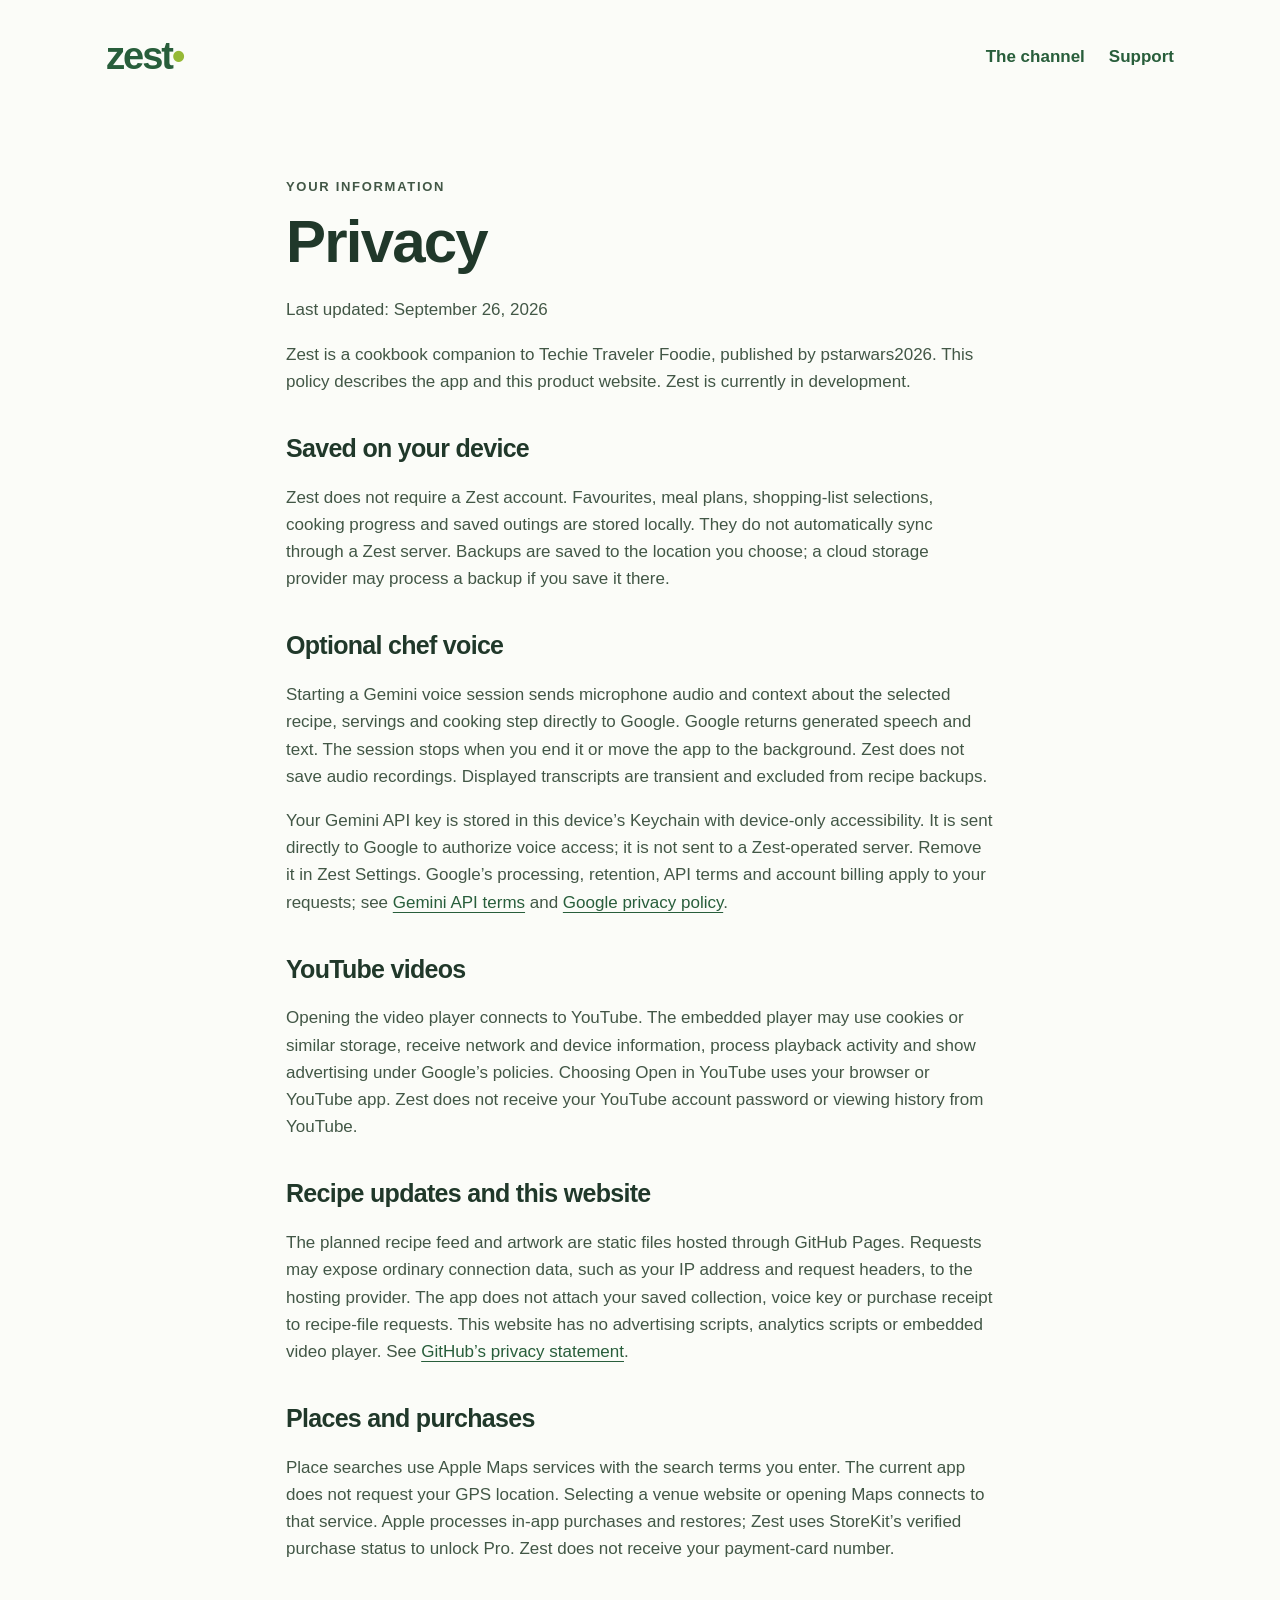
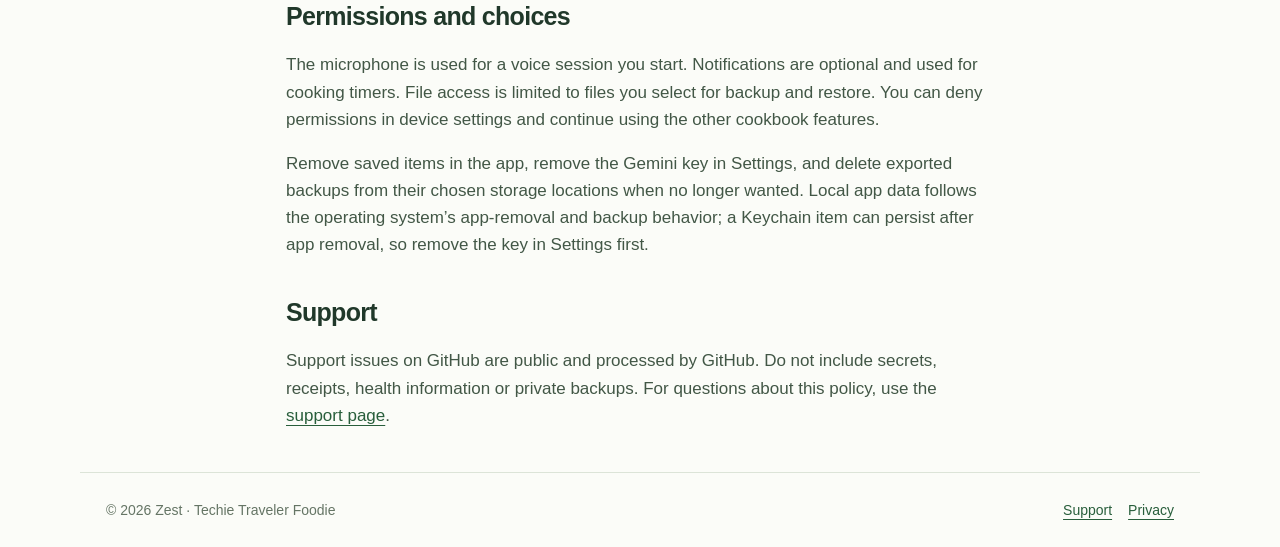
==== privacy.html @ 75f0f8dc "Add Zest product, support and privacy pages" ====
<!doctype html>
<html lang="en"><head><meta charset="utf-8"><meta name="viewport" content="width=device-width,initial-scale=1"><meta name="description" content="How Zest handles saved recipes, purchases, videos and optional chef voice."><meta name="theme-color" content="#285e3b"><title>Zest privacy</title><link rel="stylesheet" href="style.css"></head>
<body><header><a class="brand" href="index.html" aria-label="Zest home">zest<span>•</span></a><nav aria-label="Main"><a href="https://www.youtube.com/channel/UCHXC5Jnjc4qa3zfN6Z_lDog">The channel</a><a href="support.html">Support</a></nav></header><main class="article">
<div class="intro"><p class="eyebrow">Your information</p><h1>Privacy</h1><p>Last updated: September 26, 2026</p><p>Zest is a cookbook companion to Techie Traveler Foodie, published by pstarwars2026. This policy describes the app and this product website. Zest is currently in development.</p></div>
<h2>Saved on your device</h2><p>Zest does not require a Zest account. Favourites, meal plans, shopping-list selections, cooking progress and saved outings are stored locally. They do not automatically sync through a Zest server. Backups are saved to the location you choose; a cloud storage provider may process a backup if you save it there.</p>
<h2>Optional chef voice</h2><p>Starting a Gemini voice session sends microphone audio and context about the selected recipe, servings and cooking step directly to Google. Google returns generated speech and text. The session stops when you end it or move the app to the background. Zest does not save audio recordings. Displayed transcripts are transient and excluded from recipe backups.</p><p>Your Gemini API key is stored in this device’s Keychain with device-only accessibility. It is sent directly to Google to authorize voice access; it is not sent to a Zest-operated server. Remove it in Zest Settings. Google’s processing, retention, API terms and account billing apply to your requests; see <a href="https://ai.google.dev/gemini-api/terms">Gemini API terms</a> and <a href="https://policies.google.com/privacy">Google privacy policy</a>.</p>
<h2>YouTube videos</h2><p>Opening the video player connects to YouTube. The embedded player may use cookies or similar storage, receive network and device information, process playback activity and show advertising under Google’s policies. Choosing Open in YouTube uses your browser or YouTube app. Zest does not receive your YouTube account password or viewing history from YouTube.</p>
<h2>Recipe updates and this website</h2><p>The planned recipe feed and artwork are static files hosted through GitHub Pages. Requests may expose ordinary connection data, such as your IP address and request headers, to the hosting provider. The app does not attach your saved collection, voice key or purchase receipt to recipe-file requests. This website has no advertising scripts, analytics scripts or embedded video player. See <a href="https://docs.github.com/en/site-policy/privacy-policies/github-general-privacy-statement">GitHub’s privacy statement</a>.</p>
<h2>Places and purchases</h2><p>Place searches use Apple Maps services with the search terms you enter. The current app does not request your GPS location. Selecting a venue website or opening Maps connects to that service. Apple processes in-app purchases and restores; Zest uses StoreKit’s verified purchase status to unlock Pro. Zest does not receive your payment-card number.</p>
<h2>Permissions and choices</h2><p>The microphone is used for a voice session you start. Notifications are optional and used for cooking timers. File access is limited to files you select for backup and restore. You can deny permissions in device settings and continue using the other cookbook features.</p><p>Remove saved items in the app, remove the Gemini key in Settings, and delete exported backups from their chosen storage locations when no longer wanted. Local app data follows the operating system’s app-removal and backup behavior; a Keychain item can persist after app removal, so remove the key in Settings first.</p>
<h2>Support</h2><p>Support issues on GitHub are public and processed by GitHub. Do not include secrets, receipts, health information or private backups. For questions about this policy, use the <a href="support.html">support page</a>.</p>
</main><footer><p>© 2026 Zest · Techie Traveler Foodie</p><div><a href="support.html">Support</a><a href="privacy.html">Privacy</a></div></footer></body></html>
---- style.css ----
*{box-sizing:border-box}html{scroll-behavior:smooth}body{margin:0;color:#20382a;background:#fbfcf8;font:17px/1.6 -apple-system,BlinkMacSystemFont,"Segoe UI",sans-serif}a{color:#285e3b;text-underline-offset:4px}a:hover{color:#142f1d}a:focus-visible,summary:focus-visible{outline:3px solid #b6d759;outline-offset:5px}header,main,footer{max-width:1120px;margin:auto;padding:26px}header{display:flex;align-items:center;justify-content:space-between;gap:24px}nav{display:flex;gap:24px;flex-wrap:wrap}nav a{text-decoration:none;font-weight:600}.brand{font-size:38px;font-weight:850;letter-spacing:-2px;text-decoration:none}.brand span{color:#96b936}h1,h2,h3,p{margin-top:0}h1{font-size:clamp(48px,6vw,84px);line-height:1.03;letter-spacing:-3px;margin-bottom:24px}h2{font-size:32px;line-height:1.2;letter-spacing:-.7px}h3{font-size:20px;line-height:1.3}.hero{display:grid;grid-template-columns:1fr 1fr;gap:54px;align-items:center;padding:46px 0 62px}.hero img{width:100%;aspect-ratio:4/5;object-fit:cover;border-radius:36px}.eyebrow{font-size:13px;text-transform:uppercase;letter-spacing:1.7px;font-weight:700;color:#58724c}.pill{display:inline-block;padding:6px 13px;border-radius:24px;background:#ecf2dd;font-size:14px;margin-bottom:22px}.lead{font-size:21px;max-width:36ch}.button{display:inline-block;background:#285e3b;color:white;border-radius:14px;padding:13px 23px;font-weight:650;text-decoration:none}.button:hover{background:#183c25;color:white}.muted{color:#657565}.cards{display:grid;grid-template-columns:repeat(3,1fr);gap:20px;margin:18px 0 60px}.card{background:white;border:1px solid #e6ebdf;border-radius:24px;padding:26px}.card p{margin:0}.split{display:grid;grid-template-columns:1fr 1fr;gap:28px;padding:12px 0 50px}.split img{width:100%;max-height:330px;object-fit:cover;border-radius:24px}.article{max-width:760px}.article h1{font-size:clamp(40px,6vw,60px);letter-spacing:-1.8px}.article h2{font-size:25px;margin-top:38px}.article p,.article li{color:#425746}.article ul{padding-left:24px}.intro{margin:38px 0}.faq{border-bottom:1px solid #dce4d8;padding:22px 0}.faq summary{font-size:20px;font-weight:650;cursor:pointer}.faq p{margin:14px 0 0}.notice{background:#eef3e6;padding:20px 24px;border-radius:18px}footer{border-top:1px solid #dce4d8;font-size:14px;color:#657565;display:flex;justify-content:space-between;flex-wrap:wrap;gap:18px}footer p{margin:0}footer a{margin-left:16px}@media(max-width:720px){header,main,footer{padding:20px}.hero{grid-template-columns:1fr;gap:24px;padding:28px 0 40px}.hero img{max-height:390px;aspect-ratio:1.15}.cards,.split{grid-template-columns:1fr}.cards{gap:12px;margin-bottom:35px}.card{padding:22px}h1{letter-spacing:-1.5px}nav{gap:18px;font-size:15px}.lead{font-size:19px}.brand{font-size:34px}.article h2{margin-top:28px}}
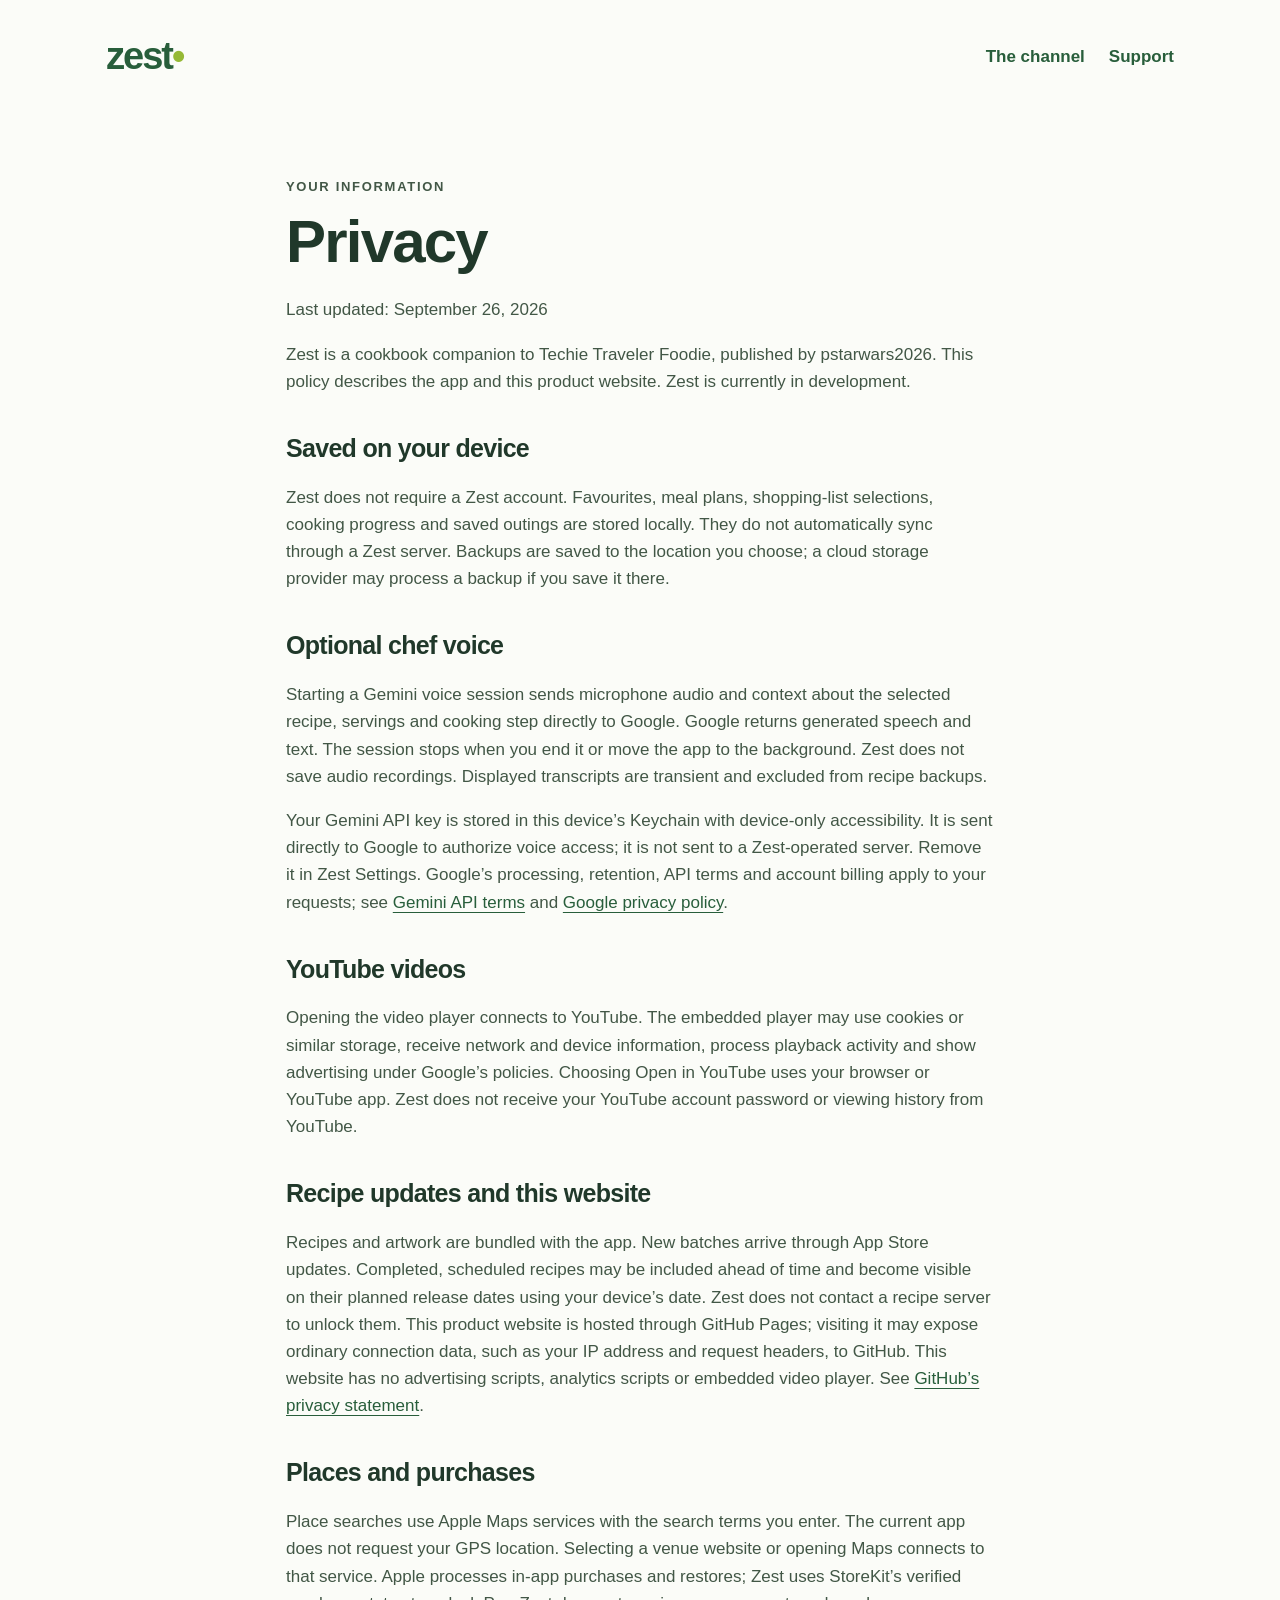
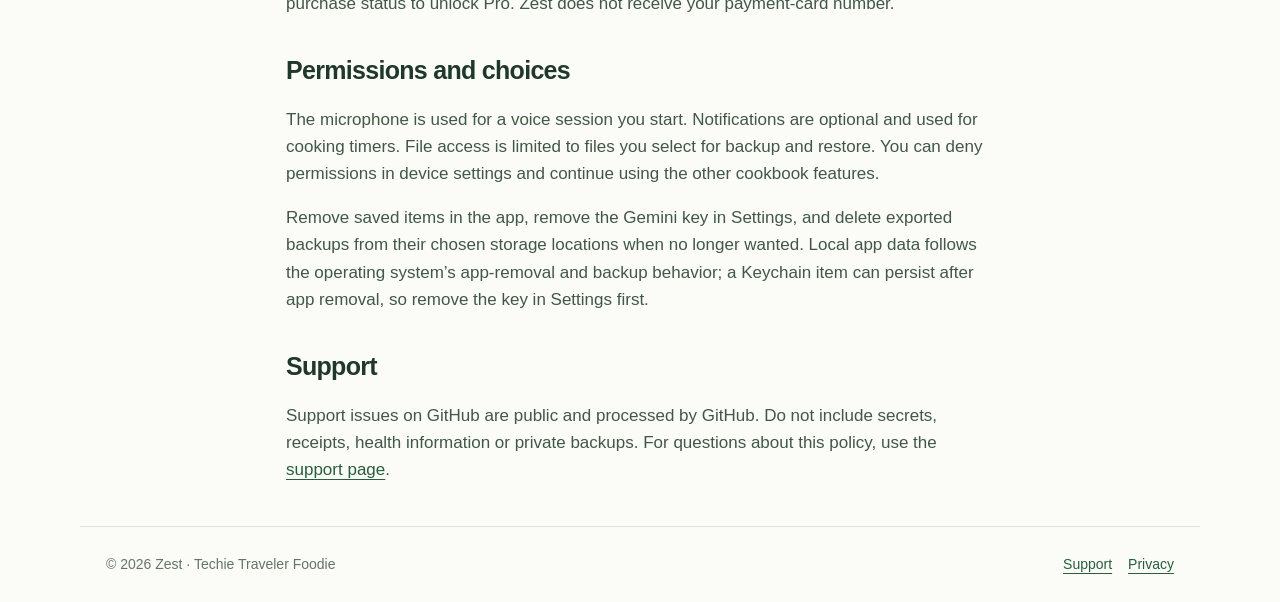
==== commit 54828fbf: "Explain bundled recipes and monthly app updates" ====
--- a/privacy.html
+++ b/privacy.html
@@ -5,7 +5,7 @@
 <h2>Saved on your device</h2><p>Zest does not require a Zest account. Favourites, meal plans, shopping-list selections, cooking progress and saved outings are stored locally. They do not automatically sync through a Zest server. Backups are saved to the location you choose; a cloud storage provider may process a backup if you save it there.</p>
 <h2>Optional chef voice</h2><p>Starting a Gemini voice session sends microphone audio and context about the selected recipe, servings and cooking step directly to Google. Google returns generated speech and text. The session stops when you end it or move the app to the background. Zest does not save audio recordings. Displayed transcripts are transient and excluded from recipe backups.</p><p>Your Gemini API key is stored in this device’s Keychain with device-only accessibility. It is sent directly to Google to authorize voice access; it is not sent to a Zest-operated server. Remove it in Zest Settings. Google’s processing, retention, API terms and account billing apply to your requests; see <a href="https://ai.google.dev/gemini-api/terms">Gemini API terms</a> and <a href="https://policies.google.com/privacy">Google privacy policy</a>.</p>
 <h2>YouTube videos</h2><p>Opening the video player connects to YouTube. The embedded player may use cookies or similar storage, receive network and device information, process playback activity and show advertising under Google’s policies. Choosing Open in YouTube uses your browser or YouTube app. Zest does not receive your YouTube account password or viewing history from YouTube.</p>
-<h2>Recipe updates and this website</h2><p>The planned recipe feed and artwork are static files hosted through GitHub Pages. Requests may expose ordinary connection data, such as your IP address and request headers, to the hosting provider. The app does not attach your saved collection, voice key or purchase receipt to recipe-file requests. This website has no advertising scripts, analytics scripts or embedded video player. See <a href="https://docs.github.com/en/site-policy/privacy-policies/github-general-privacy-statement">GitHub’s privacy statement</a>.</p>
+<h2>Recipe updates and this website</h2><p>Recipes and artwork are bundled with the app. New batches arrive through App Store updates. Completed, scheduled recipes may be included ahead of time and become visible on their planned release dates using your device’s date. Zest does not contact a recipe server to unlock them. This product website is hosted through GitHub Pages; visiting it may expose ordinary connection data, such as your IP address and request headers, to GitHub. This website has no advertising scripts, analytics scripts or embedded video player. See <a href="https://docs.github.com/en/site-policy/privacy-policies/github-general-privacy-statement">GitHub’s privacy statement</a>.</p>
 <h2>Places and purchases</h2><p>Place searches use Apple Maps services with the search terms you enter. The current app does not request your GPS location. Selecting a venue website or opening Maps connects to that service. Apple processes in-app purchases and restores; Zest uses StoreKit’s verified purchase status to unlock Pro. Zest does not receive your payment-card number.</p>
 <h2>Permissions and choices</h2><p>The microphone is used for a voice session you start. Notifications are optional and used for cooking timers. File access is limited to files you select for backup and restore. You can deny permissions in device settings and continue using the other cookbook features.</p><p>Remove saved items in the app, remove the Gemini key in Settings, and delete exported backups from their chosen storage locations when no longer wanted. Local app data follows the operating system’s app-removal and backup behavior; a Keychain item can persist after app removal, so remove the key in Settings first.</p>
 <h2>Support</h2><p>Support issues on GitHub are public and processed by GitHub. Do not include secrets, receipts, health information or private backups. For questions about this policy, use the <a href="support.html">support page</a>.</p>
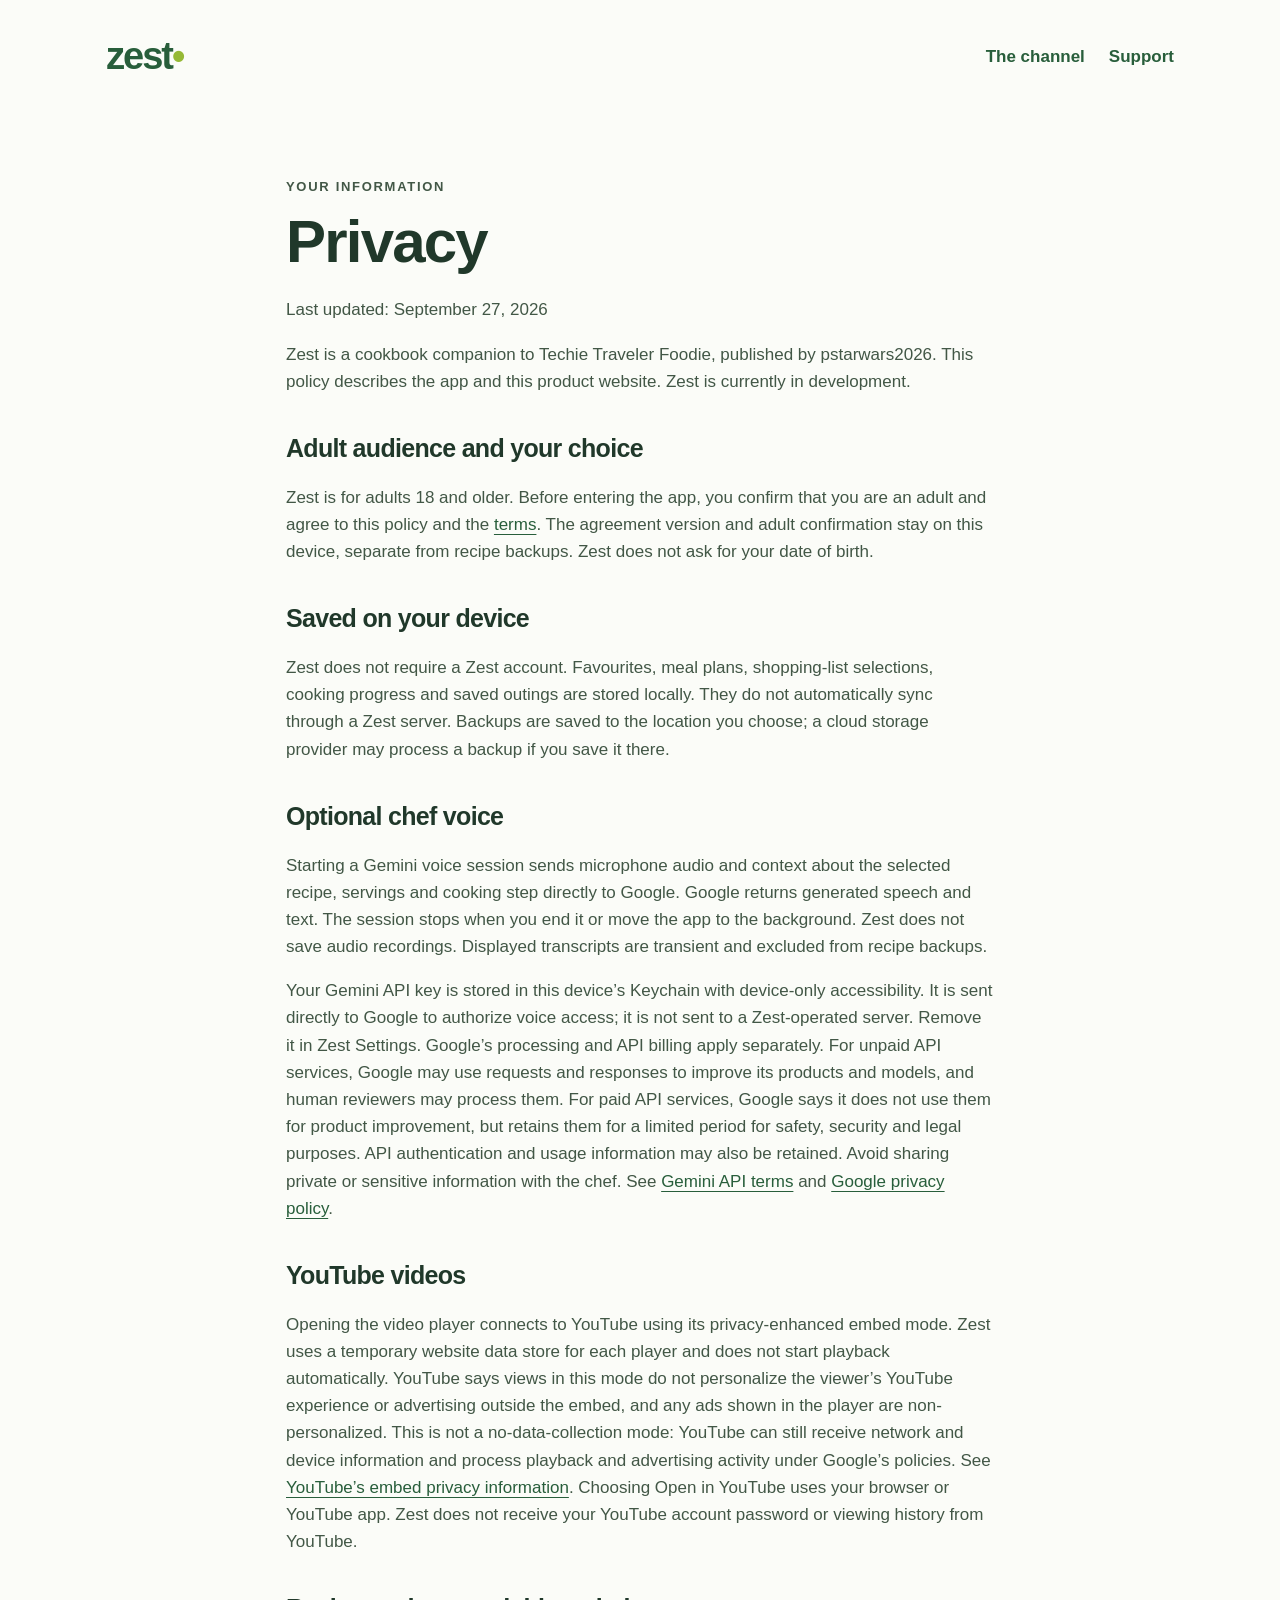
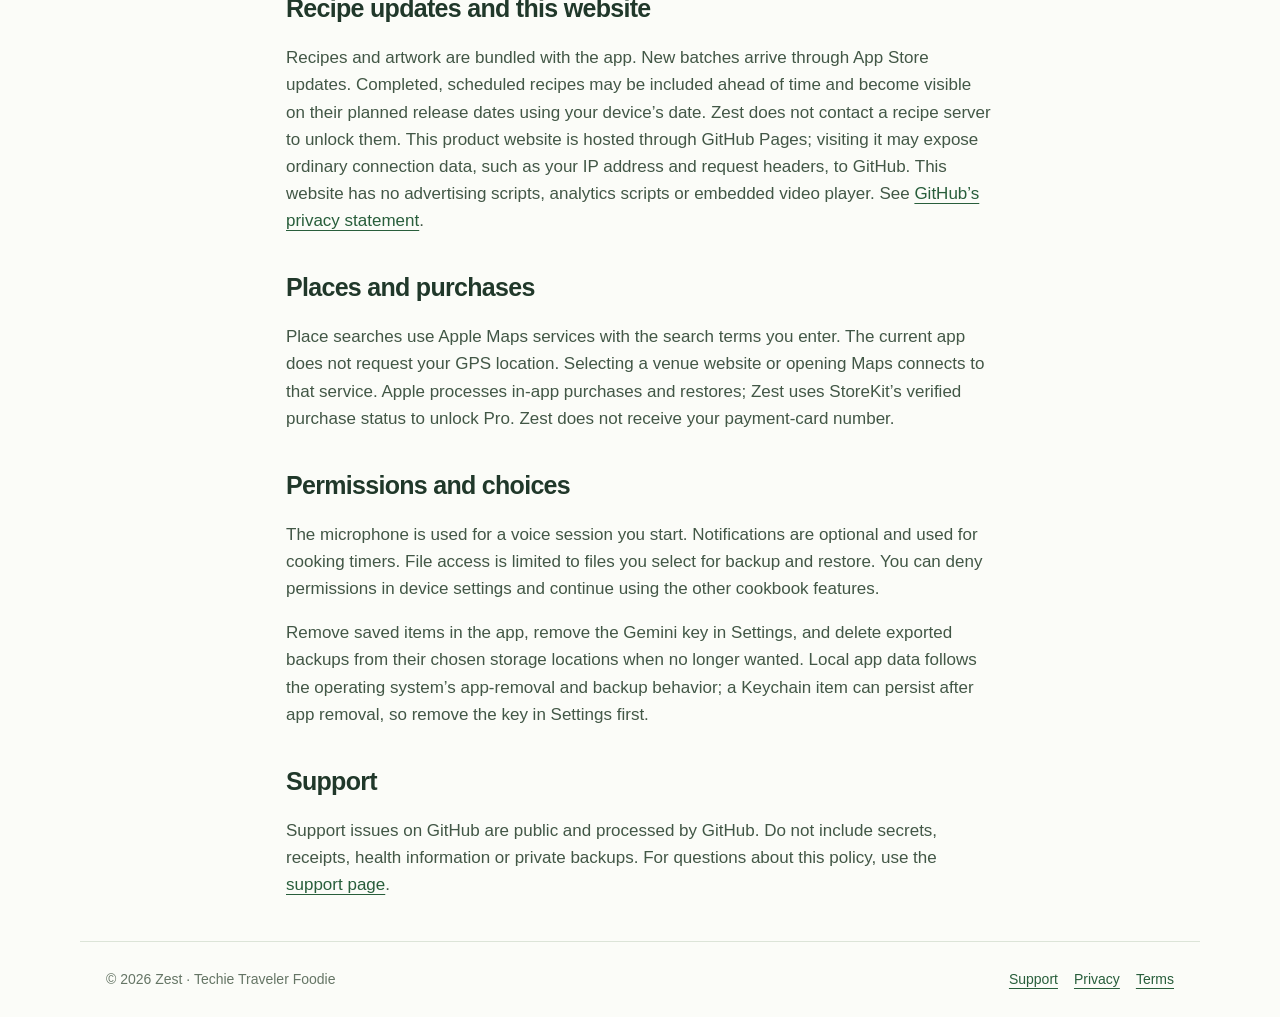
==== commit b13a750e: "Add adult audience and first-use terms for Zest" ====
--- a/privacy.html
+++ b/privacy.html
@@ -1,12 +1,13 @@
 <!doctype html>
 <html lang="en"><head><meta charset="utf-8"><meta name="viewport" content="width=device-width,initial-scale=1"><meta name="description" content="How Zest handles saved recipes, purchases, videos and optional chef voice."><meta name="theme-color" content="#285e3b"><title>Zest privacy</title><link rel="stylesheet" href="style.css"></head>
 <body><header><a class="brand" href="index.html" aria-label="Zest home">zest<span>•</span></a><nav aria-label="Main"><a href="https://www.youtube.com/channel/UCHXC5Jnjc4qa3zfN6Z_lDog">The channel</a><a href="support.html">Support</a></nav></header><main class="article">
-<div class="intro"><p class="eyebrow">Your information</p><h1>Privacy</h1><p>Last updated: September 26, 2026</p><p>Zest is a cookbook companion to Techie Traveler Foodie, published by pstarwars2026. This policy describes the app and this product website. Zest is currently in development.</p></div>
+<div class="intro"><p class="eyebrow">Your information</p><h1>Privacy</h1><p>Last updated: September 27, 2026</p><p>Zest is a cookbook companion to Techie Traveler Foodie, published by pstarwars2026. This policy describes the app and this product website. Zest is currently in development.</p></div>
+<h2>Adult audience and your choice</h2><p>Zest is for adults 18 and older. Before entering the app, you confirm that you are an adult and agree to this policy and the <a href="terms.html">terms</a>. The agreement version and adult confirmation stay on this device, separate from recipe backups. Zest does not ask for your date of birth.</p>
 <h2>Saved on your device</h2><p>Zest does not require a Zest account. Favourites, meal plans, shopping-list selections, cooking progress and saved outings are stored locally. They do not automatically sync through a Zest server. Backups are saved to the location you choose; a cloud storage provider may process a backup if you save it there.</p>
-<h2>Optional chef voice</h2><p>Starting a Gemini voice session sends microphone audio and context about the selected recipe, servings and cooking step directly to Google. Google returns generated speech and text. The session stops when you end it or move the app to the background. Zest does not save audio recordings. Displayed transcripts are transient and excluded from recipe backups.</p><p>Your Gemini API key is stored in this device’s Keychain with device-only accessibility. It is sent directly to Google to authorize voice access; it is not sent to a Zest-operated server. Remove it in Zest Settings. Google’s processing, retention, API terms and account billing apply to your requests; see <a href="https://ai.google.dev/gemini-api/terms">Gemini API terms</a> and <a href="https://policies.google.com/privacy">Google privacy policy</a>.</p>
-<h2>YouTube videos</h2><p>Opening the video player connects to YouTube. The embedded player may use cookies or similar storage, receive network and device information, process playback activity and show advertising under Google’s policies. Choosing Open in YouTube uses your browser or YouTube app. Zest does not receive your YouTube account password or viewing history from YouTube.</p>
+<h2>Optional chef voice</h2><p>Starting a Gemini voice session sends microphone audio and context about the selected recipe, servings and cooking step directly to Google. Google returns generated speech and text. The session stops when you end it or move the app to the background. Zest does not save audio recordings. Displayed transcripts are transient and excluded from recipe backups.</p><p>Your Gemini API key is stored in this device’s Keychain with device-only accessibility. It is sent directly to Google to authorize voice access; it is not sent to a Zest-operated server. Remove it in Zest Settings. Google’s processing and API billing apply separately. For unpaid API services, Google may use requests and responses to improve its products and models, and human reviewers may process them. For paid API services, Google says it does not use them for product improvement, but retains them for a limited period for safety, security and legal purposes. API authentication and usage information may also be retained. Avoid sharing private or sensitive information with the chef. See <a href="https://ai.google.dev/gemini-api/terms">Gemini API terms</a> and <a href="https://policies.google.com/privacy">Google privacy policy</a>.</p>
+<h2>YouTube videos</h2><p>Opening the video player connects to YouTube using its privacy-enhanced embed mode. Zest uses a temporary website data store for each player and does not start playback automatically. YouTube says views in this mode do not personalize the viewer’s YouTube experience or advertising outside the embed, and any ads shown in the player are non-personalized. This is not a no-data-collection mode: YouTube can still receive network and device information and process playback and advertising activity under Google’s policies. See <a href="https://support.google.com/youtube/answer/171780">YouTube’s embed privacy information</a>. Choosing Open in YouTube uses your browser or YouTube app. Zest does not receive your YouTube account password or viewing history from YouTube.</p>
 <h2>Recipe updates and this website</h2><p>Recipes and artwork are bundled with the app. New batches arrive through App Store updates. Completed, scheduled recipes may be included ahead of time and become visible on their planned release dates using your device’s date. Zest does not contact a recipe server to unlock them. This product website is hosted through GitHub Pages; visiting it may expose ordinary connection data, such as your IP address and request headers, to GitHub. This website has no advertising scripts, analytics scripts or embedded video player. See <a href="https://docs.github.com/en/site-policy/privacy-policies/github-general-privacy-statement">GitHub’s privacy statement</a>.</p>
 <h2>Places and purchases</h2><p>Place searches use Apple Maps services with the search terms you enter. The current app does not request your GPS location. Selecting a venue website or opening Maps connects to that service. Apple processes in-app purchases and restores; Zest uses StoreKit’s verified purchase status to unlock Pro. Zest does not receive your payment-card number.</p>
 <h2>Permissions and choices</h2><p>The microphone is used for a voice session you start. Notifications are optional and used for cooking timers. File access is limited to files you select for backup and restore. You can deny permissions in device settings and continue using the other cookbook features.</p><p>Remove saved items in the app, remove the Gemini key in Settings, and delete exported backups from their chosen storage locations when no longer wanted. Local app data follows the operating system’s app-removal and backup behavior; a Keychain item can persist after app removal, so remove the key in Settings first.</p>
 <h2>Support</h2><p>Support issues on GitHub are public and processed by GitHub. Do not include secrets, receipts, health information or private backups. For questions about this policy, use the <a href="support.html">support page</a>.</p>
-</main><footer><p>© 2026 Zest · Techie Traveler Foodie</p><div><a href="support.html">Support</a><a href="privacy.html">Privacy</a></div></footer></body></html>+</main><footer><p>© 2026 Zest · Techie Traveler Foodie</p><div><a href="support.html">Support</a><a href="privacy.html">Privacy</a><a href="terms.html">Terms</a></div></footer></body></html>
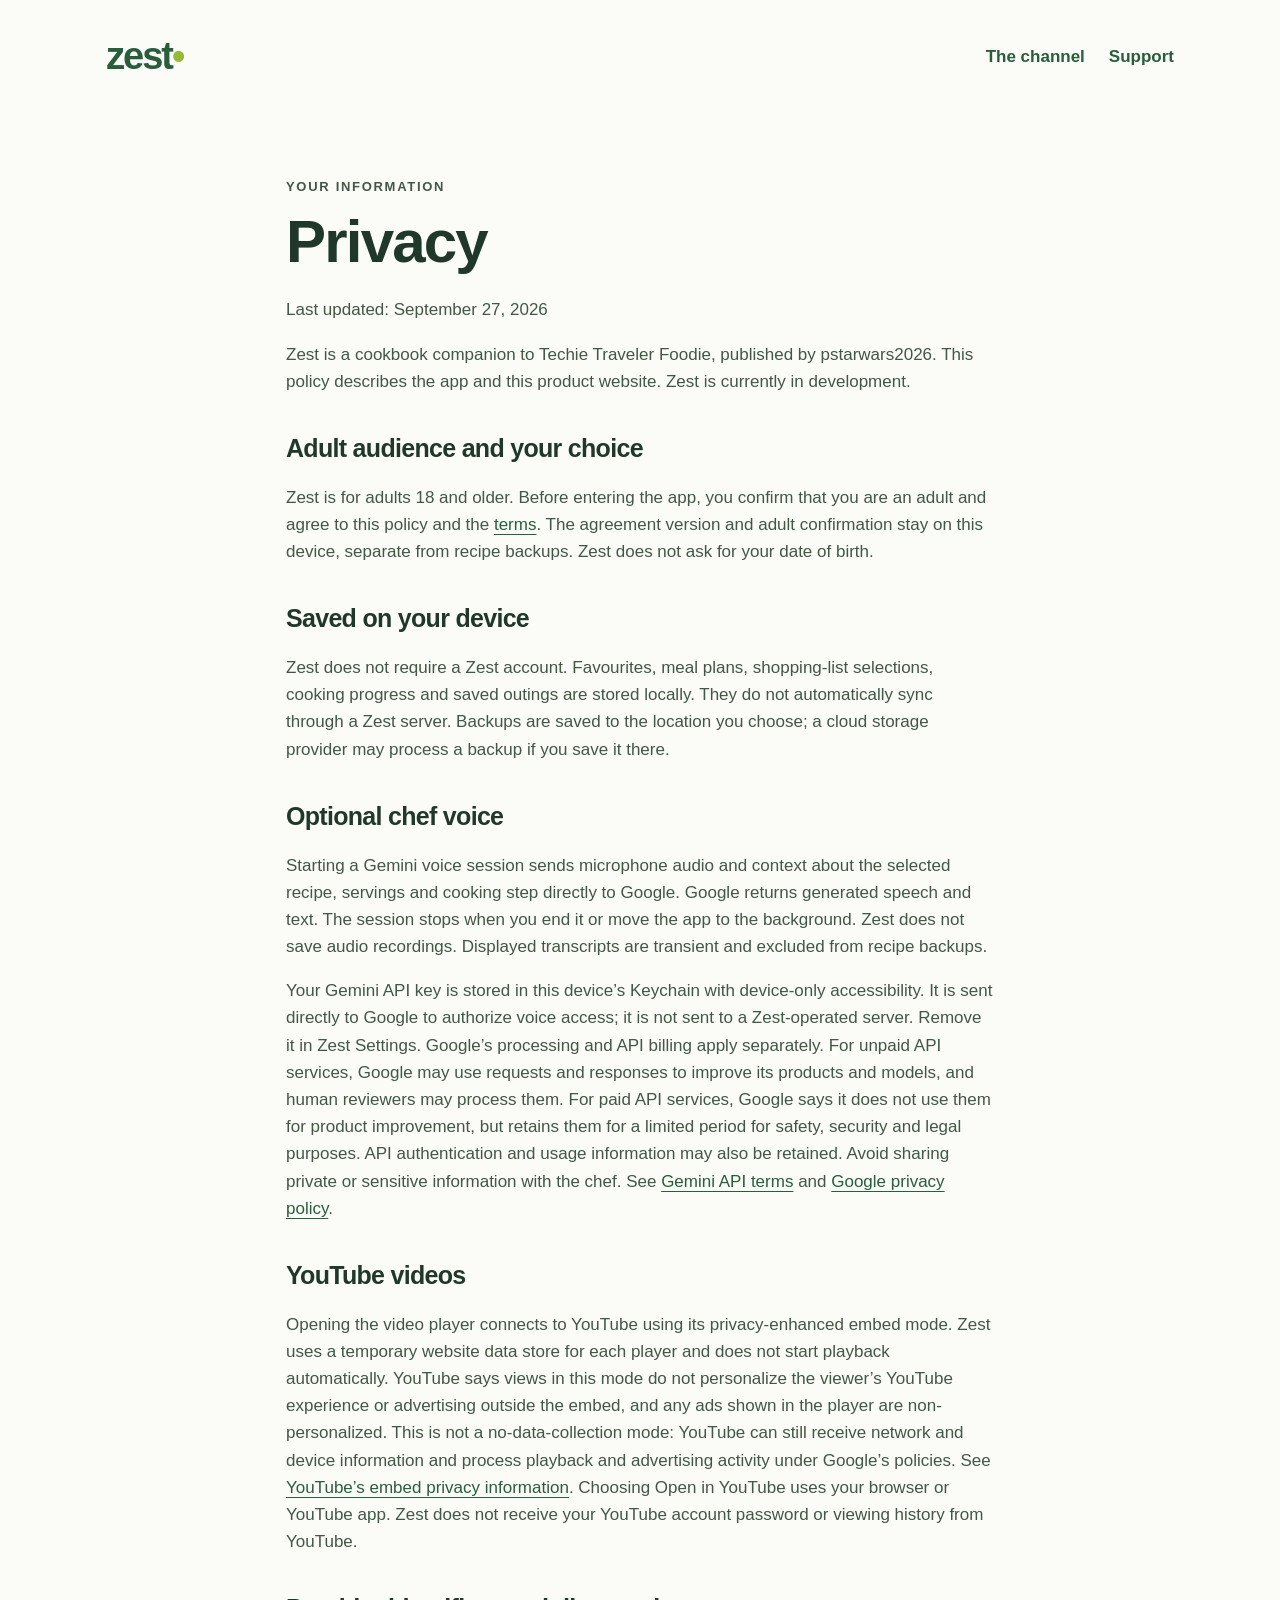
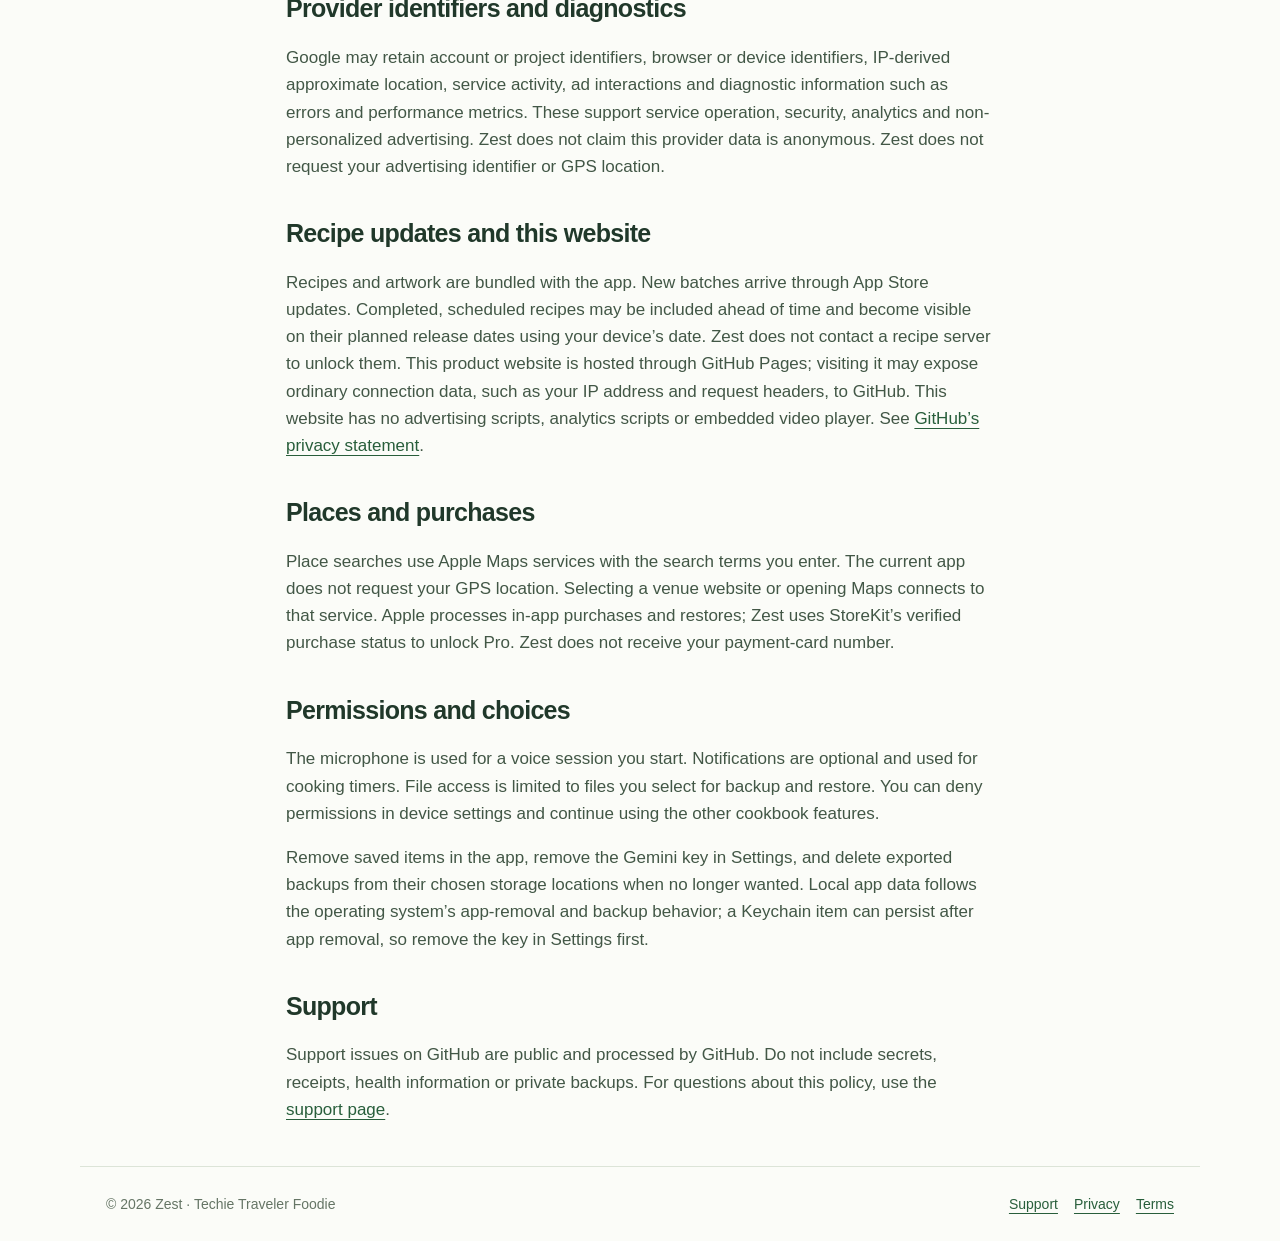
==== commit 31ea01b8: "Clarify provider identifiers and diagnostic handling" ====
--- a/privacy.html
+++ b/privacy.html
@@ -6,6 +6,7 @@
 <h2>Saved on your device</h2><p>Zest does not require a Zest account. Favourites, meal plans, shopping-list selections, cooking progress and saved outings are stored locally. They do not automatically sync through a Zest server. Backups are saved to the location you choose; a cloud storage provider may process a backup if you save it there.</p>
 <h2>Optional chef voice</h2><p>Starting a Gemini voice session sends microphone audio and context about the selected recipe, servings and cooking step directly to Google. Google returns generated speech and text. The session stops when you end it or move the app to the background. Zest does not save audio recordings. Displayed transcripts are transient and excluded from recipe backups.</p><p>Your Gemini API key is stored in this device’s Keychain with device-only accessibility. It is sent directly to Google to authorize voice access; it is not sent to a Zest-operated server. Remove it in Zest Settings. Google’s processing and API billing apply separately. For unpaid API services, Google may use requests and responses to improve its products and models, and human reviewers may process them. For paid API services, Google says it does not use them for product improvement, but retains them for a limited period for safety, security and legal purposes. API authentication and usage information may also be retained. Avoid sharing private or sensitive information with the chef. See <a href="https://ai.google.dev/gemini-api/terms">Gemini API terms</a> and <a href="https://policies.google.com/privacy">Google privacy policy</a>.</p>
 <h2>YouTube videos</h2><p>Opening the video player connects to YouTube using its privacy-enhanced embed mode. Zest uses a temporary website data store for each player and does not start playback automatically. YouTube says views in this mode do not personalize the viewer’s YouTube experience or advertising outside the embed, and any ads shown in the player are non-personalized. This is not a no-data-collection mode: YouTube can still receive network and device information and process playback and advertising activity under Google’s policies. See <a href="https://support.google.com/youtube/answer/171780">YouTube’s embed privacy information</a>. Choosing Open in YouTube uses your browser or YouTube app. Zest does not receive your YouTube account password or viewing history from YouTube.</p>
+<h2>Provider identifiers and diagnostics</h2><p>Google may retain account or project identifiers, browser or device identifiers, IP-derived approximate location, service activity, ad interactions and diagnostic information such as errors and performance metrics. These support service operation, security, analytics and non-personalized advertising. Zest does not claim this provider data is anonymous. Zest does not request your advertising identifier or GPS location.</p>
 <h2>Recipe updates and this website</h2><p>Recipes and artwork are bundled with the app. New batches arrive through App Store updates. Completed, scheduled recipes may be included ahead of time and become visible on their planned release dates using your device’s date. Zest does not contact a recipe server to unlock them. This product website is hosted through GitHub Pages; visiting it may expose ordinary connection data, such as your IP address and request headers, to GitHub. This website has no advertising scripts, analytics scripts or embedded video player. See <a href="https://docs.github.com/en/site-policy/privacy-policies/github-general-privacy-statement">GitHub’s privacy statement</a>.</p>
 <h2>Places and purchases</h2><p>Place searches use Apple Maps services with the search terms you enter. The current app does not request your GPS location. Selecting a venue website or opening Maps connects to that service. Apple processes in-app purchases and restores; Zest uses StoreKit’s verified purchase status to unlock Pro. Zest does not receive your payment-card number.</p>
 <h2>Permissions and choices</h2><p>The microphone is used for a voice session you start. Notifications are optional and used for cooking timers. File access is limited to files you select for backup and restore. You can deny permissions in device settings and continue using the other cookbook features.</p><p>Remove saved items in the app, remove the Gemini key in Settings, and delete exported backups from their chosen storage locations when no longer wanted. Local app data follows the operating system’s app-removal and backup behavior; a Keychain item can persist after app removal, so remove the key in Settings first.</p>
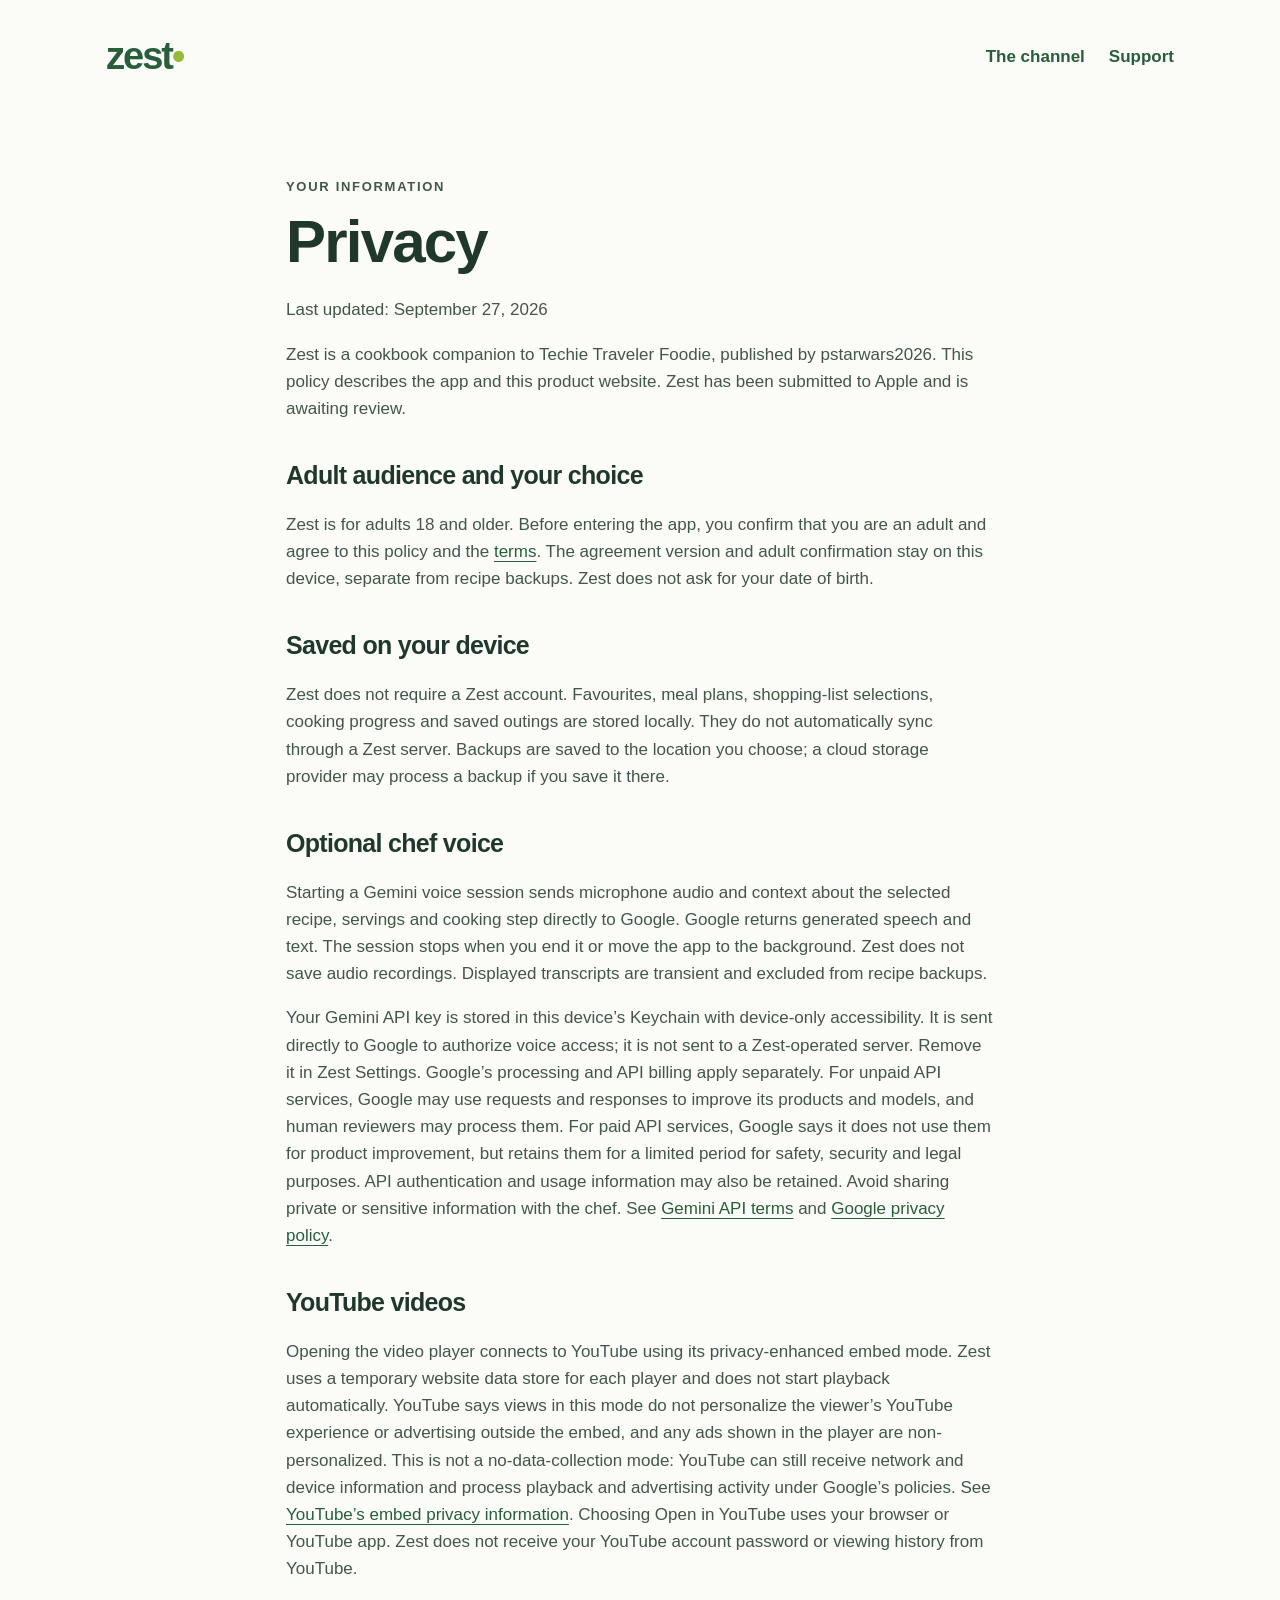
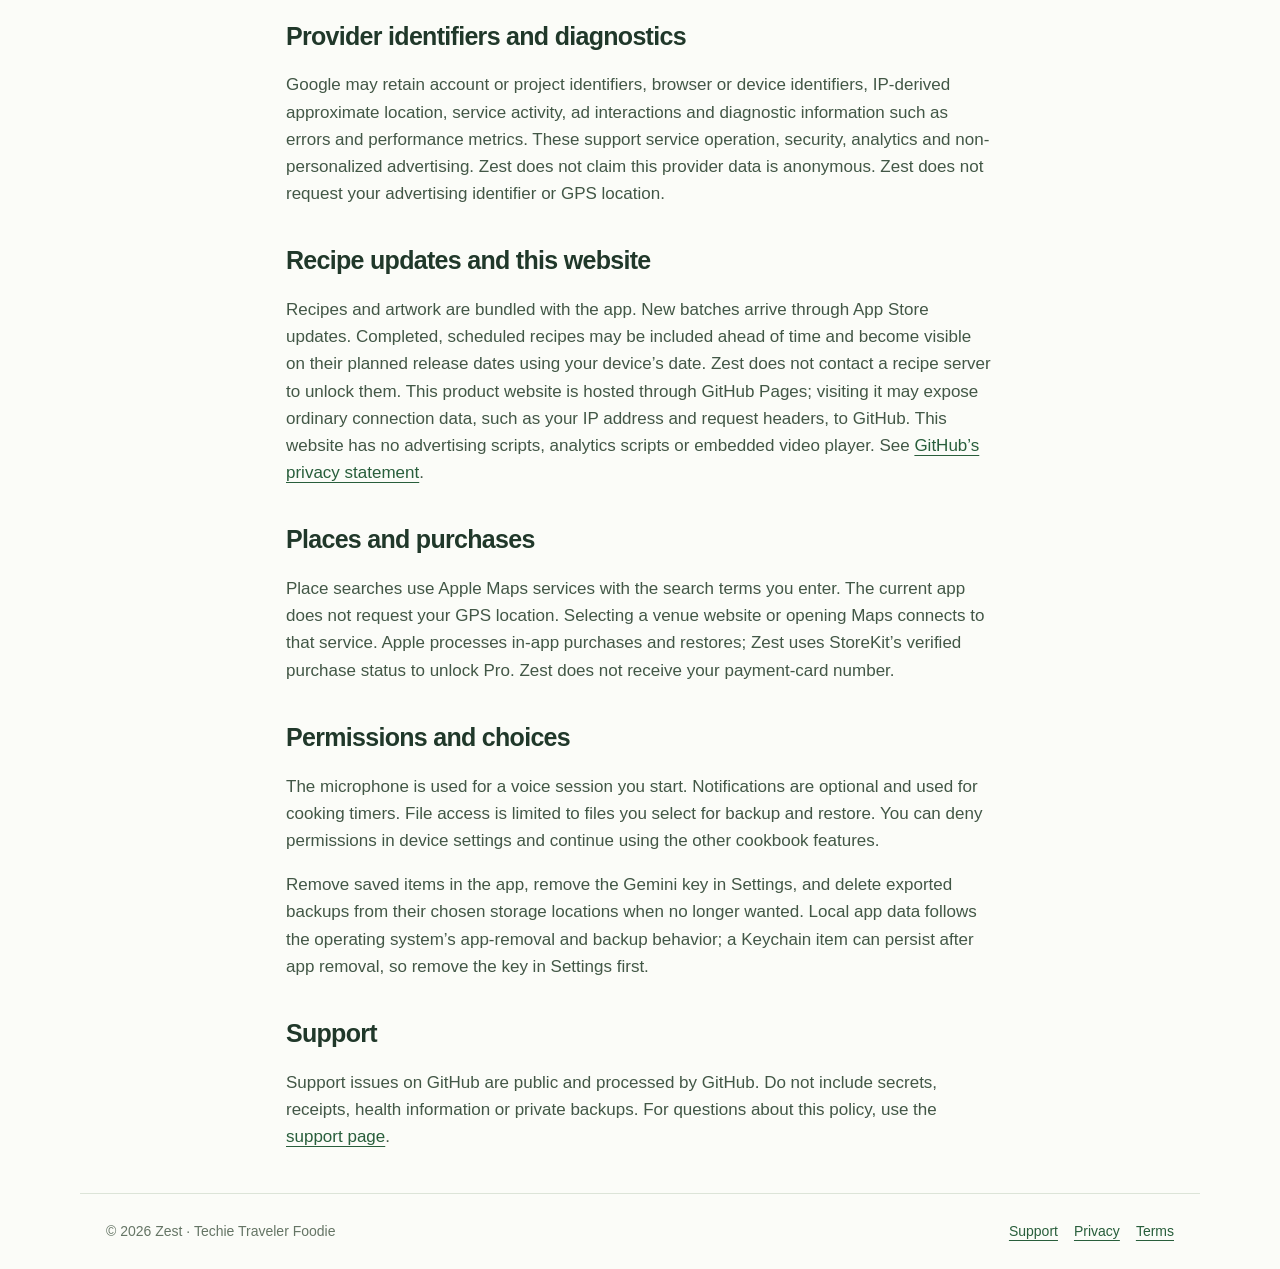
==== commit 42bff56d: "Reflect submitted Zest release awaiting Apple review" ====
--- a/privacy.html
+++ b/privacy.html
@@ -1,7 +1,7 @@
 <!doctype html>
 <html lang="en"><head><meta charset="utf-8"><meta name="viewport" content="width=device-width,initial-scale=1"><meta name="description" content="How Zest handles saved recipes, purchases, videos and optional chef voice."><meta name="theme-color" content="#285e3b"><title>Zest privacy</title><link rel="stylesheet" href="style.css"></head>
 <body><header><a class="brand" href="index.html" aria-label="Zest home">zest<span>•</span></a><nav aria-label="Main"><a href="https://www.youtube.com/channel/UCHXC5Jnjc4qa3zfN6Z_lDog">The channel</a><a href="support.html">Support</a></nav></header><main class="article">
-<div class="intro"><p class="eyebrow">Your information</p><h1>Privacy</h1><p>Last updated: September 27, 2026</p><p>Zest is a cookbook companion to Techie Traveler Foodie, published by pstarwars2026. This policy describes the app and this product website. Zest is currently in development.</p></div>
+<div class="intro"><p class="eyebrow">Your information</p><h1>Privacy</h1><p>Last updated: September 27, 2026</p><p>Zest is a cookbook companion to Techie Traveler Foodie, published by pstarwars2026. This policy describes the app and this product website. Zest has been submitted to Apple and is awaiting review.</p></div>
 <h2>Adult audience and your choice</h2><p>Zest is for adults 18 and older. Before entering the app, you confirm that you are an adult and agree to this policy and the <a href="terms.html">terms</a>. The agreement version and adult confirmation stay on this device, separate from recipe backups. Zest does not ask for your date of birth.</p>
 <h2>Saved on your device</h2><p>Zest does not require a Zest account. Favourites, meal plans, shopping-list selections, cooking progress and saved outings are stored locally. They do not automatically sync through a Zest server. Backups are saved to the location you choose; a cloud storage provider may process a backup if you save it there.</p>
 <h2>Optional chef voice</h2><p>Starting a Gemini voice session sends microphone audio and context about the selected recipe, servings and cooking step directly to Google. Google returns generated speech and text. The session stops when you end it or move the app to the background. Zest does not save audio recordings. Displayed transcripts are transient and excluded from recipe backups.</p><p>Your Gemini API key is stored in this device’s Keychain with device-only accessibility. It is sent directly to Google to authorize voice access; it is not sent to a Zest-operated server. Remove it in Zest Settings. Google’s processing and API billing apply separately. For unpaid API services, Google may use requests and responses to improve its products and models, and human reviewers may process them. For paid API services, Google says it does not use them for product improvement, but retains them for a limited period for safety, security and legal purposes. API authentication and usage information may also be retained. Avoid sharing private or sensitive information with the chef. See <a href="https://ai.google.dev/gemini-api/terms">Gemini API terms</a> and <a href="https://policies.google.com/privacy">Google privacy policy</a>.</p>
